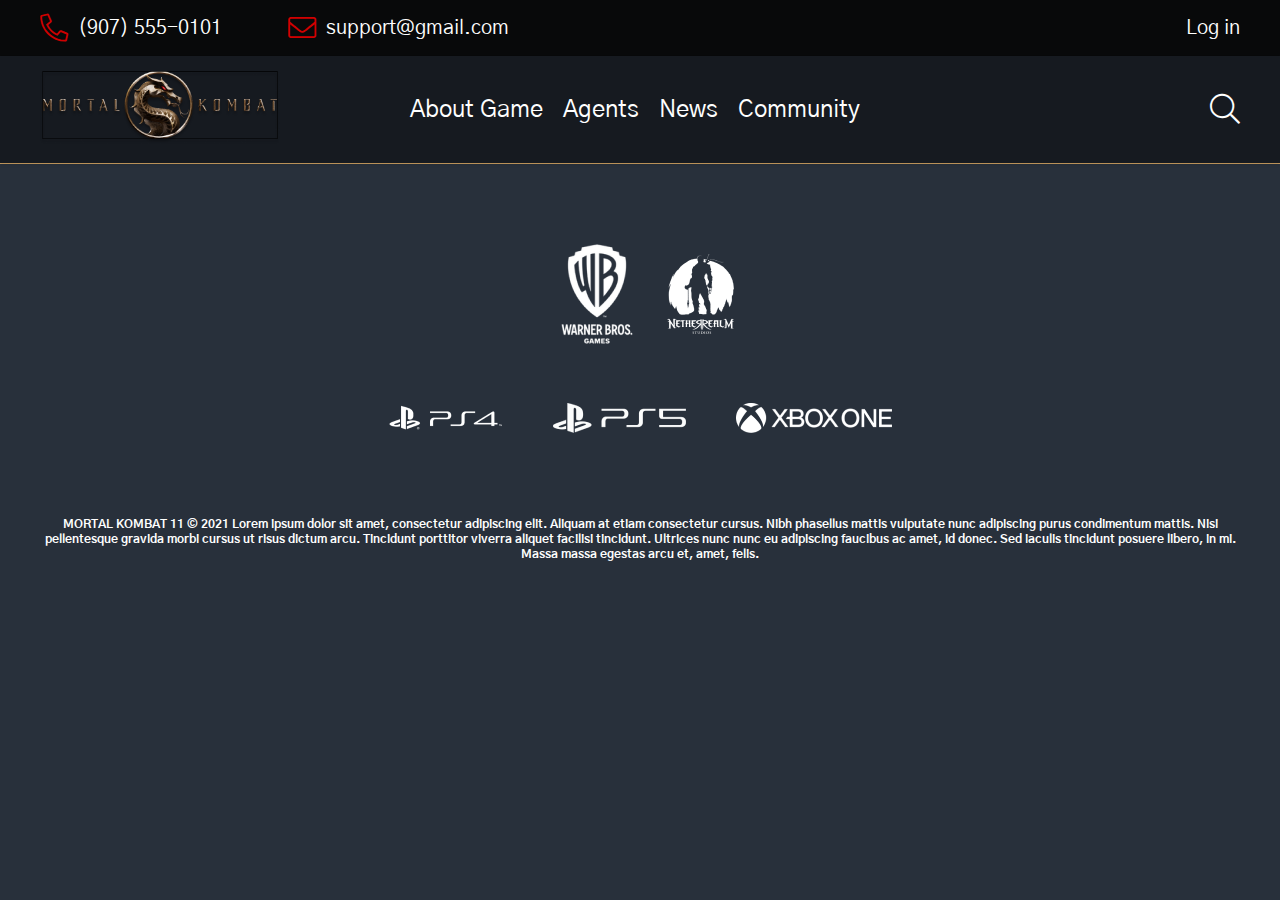
==== page2.html @ d8590b3d "first" ====
<!DOCTYPE html>
<html lang="en">

<head>
    <meta charset="UTF-8">
    <meta http-equiv="X-UA-Compatible" content="IE=edge">
    <meta name="viewport" content="width=device-width, initial-scale=1.0">
    <link rel="stylesheet" href="style/style.css">
    <link rel="stylesheet" href="style/media.css">
    <title>Document</title>
</head>

<body>

    <header>

        <div class="info">
            <div class="container info_content">
                <div class="info_left">
                    <i class="fal icon-phone-alt"></i>
                    <a class="info_left_link" href="">(907) 555-0101</a>
                    <i class="fal icon-envelope"></i>
                    <a class="info_left_link" href="">support@gmail.com</a>
                </div>
                <div class="info_right">
                    <a class="info_right_link" href="">Log in</a>
                </div>
            </div>
        </div>

        <nav class="nav">
            <div class="container nav_content">
                <a class="nav_logo" href="#"><img src="img/image 10.png" alt=""></a>
                <ul class="nav_list">
                    <li><a href="" class="nav_link">About Game</a></li>
                    <li><a href="" class="nav_link">Agents</a></li>
                    <li><a href="" class="nav_link">News</a></li>
                    <li><a href="" class="nav_link">Community</a></li>
                </ul>
                <a class="nav_search" href="#"><i class="fal icon-search"></i></a>
            </div>
        </nav>

    </header>


    <footer>
        <div class="container footer_content">
            <div class="footer_company">
                <a class="footer_company_logo" href="#"><img src="img/image 13.png" alt=""></a>
                <a class="footer_company_logo" href="#"><img src="img/image 12.png" alt=""></a>
            </div>

            <div class="footer_console">
                <a class="footer_console_logo" href="#"><img src="img/image 19.png" alt=""></a>
                <a class="footer_console_logo" href="#"><img src="img/image 18.png" alt=""></a>
                <a class="footer_console_logo" href="#"><img src="img/image 15.png" alt=""></a>
            </div>

            <p class="footer_text">MORTAL KOMBAT 11 © 2021 Lorem ipsum dolor sit amet, consectetur adipiscing elit.
                Aliquam at etiam consectetur cursus. Nibh phasellus mattis vulputate nunc adipiscing purus condimentum
                mattis. Nisi pellentesque gravida morbi cursus ut risus dictum arcu. Tincidunt porttitor viverra aliquet
                facilisi tincidunt. Ultrices nunc nunc eu adipiscing faucibus ac amet, id donec. Sed iaculis tincidunt
                posuere libero, in mi. Massa massa egestas arcu et, amet, felis.</p>
        </div>
    </footer>

</body>

</html>
---- style/style.css ----
@import url("fonts.css");

* {
    margin: 0;
    padding: 0;
}

a {
    text-decoration: none;
}

li {
    list-style: none;
}

body {
    background: #28303B;
}

:root {
    --primery-text-color: #FFFFFF;
    --primery-font: "Roboto";
    --secendery-font: "Gothic A1";
}

main{
    margin-top: -155px;
}


.container {
    max-width: 1362px;
    width: 100%;
    margin: 0 auto;
}

.info {
    padding: 12px 0;
    background: #08090A;
}

.info_content {
    display: flex;
    align-items: center;
    justify-content: space-between;
}

.info_left {
    display: flex;
    align-items: center;
}

.info_left_link {
    font-family: var(--secendery-font);
    font-style: normal;
    font-weight: 400;
    font-size: 20px;
    line-height: 25px;
    color: var(--primery-text-color);
    margin: 0 66px 0 10px;
}

.info_right_link {
    font-family: var(--secendery-font);
    font-style: normal;
    font-weight: 400;
    font-size: 20px;
    line-height: 25px;
    color: var(--primery-text-color);
}




.nav {
    position: sticky;
    top: 0;
    z-index: 1;
    padding: 15px 0;
    background: rgba(0, 0, 0, 0.45);
    box-shadow: 0px 2px 3px rgba(0, 0, 0, 0.09);
}

.nav_content {
    display: flex;
    align-items: center;
    justify-content: space-between;
}

.nav_list {
    display: flex;
    margin-left: -220px;
}

.nav_link {
    font-family: var(--secendery-font);
    font-style: normal;
    font-weight: 400;
    font-size: 24px;
    line-height: 30px;
    color: var(--primery-text-color);
    margin: 0 30px;
}




/* section */

.section {
    height: 933px;
    position: relative;
}

.section_bg {
    position: absolute;
    top: 0;
    width: 100%;
    height: 100%;
    object-fit: cover;
    object-position: center;
    z-index: -1;
}




.section_img {
    position: absolute;
    right: 7px;
    bottom: 0;
    z-index: -1;
}

.section_content {
    height: 100%;
    display: flex;
    flex-direction: column;
    align-items: flex-start;
    justify-content: center;
}


.section_content_link {
    margin-left: 175px;
    width: 200px;
    height: 50px;
    display: flex;
    align-items: center;
    justify-content: center;
    font-family: var(--secendery-font);
    font-style: normal;
    font-weight: 700;
    font-size: 20px;
    line-height: 25px;
    color: var(--primery-text-color);
    border: 3px solid var(--primery-text-color);
    transition: 0.3s;
}

.section_content_link:hover {
    background: white;
    color: black;
}


/* section2 */

.section2 {
    padding: 80px 0;
    background: radial-gradient(50% 4517.2% at 50% 47.52%, #2C3136 0%, #6D2D23 0%, #1A1F25 70.94%);
    border-top: solid 1px #C99D60;
    display: flex;
    justify-content: center;
}

.section2_title {
    text-align: center;
    font-family: var(--primery-font);
    font-style: normal;
    font-weight: 400;
    font-size: 36px;
    line-height: 42px;
    color: var(--primery-text-color);
}



/* section3 */

.section3 {
    padding: 300px 0;
    border-top: solid 1px #C99D60;
    background: rgba(36, 36, 36, 0.5);
    position: relative;
}

.section3_bg {
    position: absolute;
    top: 0;
    width: 100%;
    height: 100%;
    object-fit: cover;
    object-position: center;
    z-index: -1;
}

.section3_content {

    display: flex;
    justify-content: space-between;
    align-items: center;
}

.section3_card {
    display: flex;
    flex-direction: column;
    align-items: center;

}


.section3_card_title {
    font-family: var(--primery-font);
    font-style: normal;
    font-weight: 700;
    font-size: 24px;
    line-height: 28px;

    color: #CFAA6D;
}

.section3_card_text {
    font-family: var(--primery-font);
    font-style: normal;
    font-weight: 400;
    font-size: 20px;
    line-height: 23px;
    text-align: center;
    color: var(--primery-text-color);
}

/* section4 */

.section4 {
    position: relative;
    padding: 80px 0 100px;
    border-top: solid 1px #C99D60;
}


.section4_title {
    font-family: var(--primery-font);
    font-style: normal;
    font-weight: 700;
    font-size: 36px;
    line-height: 42px;
    text-align: center;
    color: var(--primery-text-color);
    margin-bottom: 80px;
}

.section4_block {
    display: flex;
    justify-content: space-between;
}

.section4_block_card {
    position: relative;
    height: max-content;
    width: 23%;
}

.section4_block_card img{
    width: 100%;
}

.section4_block_card:hover .section4_block_card_text{
    opacity: 1;
}

.section4_block_card:hover .section4_block_card_price{
    opacity: 0;
}

.section4_block_card_price {
    position: absolute;
    right: 0;
    bottom: 0;
    width: 86px;
    height: 44px;
    display: flex;
    justify-content: center;
    align-items: center;
    font-family: var(--secendery-font);
    font-style: normal;
    font-weight: 400;
    font-size: 20px;
    line-height: 25px;
    color: var(--primery-text-color);
    background: rgba(0, 0, 0, 0.8);
    transition: 0.3s;
}

.section4_block_card_text {
    position: absolute;
    font-family: var(--secendery-font);
    font-style: normal;
    font-weight: 400;
    font-size: 18px;
    line-height: 22px;
    text-align: center;
    color: var(--primery-text-color);
    bottom: 0;
    background: rgba(12, 14, 26, 0.8);
    padding: 20px;
    opacity: 0;
    cursor: pointer;
    transition: 0.3s;
    overflow: hidden;
}

.section4_bg1{
    position: absolute;
    bottom: 0;
    left: 0;
    z-index: -1;
    opacity: 0.1;
    overflow: hidden;
}

.section4_bg2{
    position: absolute;
    bottom: 0;
    right: 0;
    z-index: -1;
    opacity: 0.1;
    overflow: hidden;
}











/* footer */

footer {
    border-top: solid 1px #C99D60;
    padding: 80px 0 92px;
}

.footer_company {
    display: flex;
    align-items: center;
    justify-content: center;
}

.footer_company_logo {
    margin: 0 10px;
}

.footer_console {
    margin: 55px 0 80px;
    display: flex;
    align-items: center;
    justify-content: center;
}

.footer_console_logo {
    margin: 0 25px;
}

.footer_text {
    font-family: var(--secendery-font);
    font-style: normal;
    font-weight: 700;
    font-size: 12px;
    line-height: 15px;
    color: var(--primery-text-color);
    text-align: center;
}
---- style/media.css ----
@media(max-width: 1900px){
    .section4_bg1{
        top: 0;
        width: 50%;
    }
    .section4_bg2{
        top: 0;
        width: 50%;
    }
}

@media(max-width: 1450px){
    .container{
        width: 1200px;
    }

    .nav_logo{
        width: 20%;
    }

    .nav_logo img{
        width: 100%;
    }

    .nav_link{
        margin: 0 10px;
    }
}

@media(max-width: 1250px){
    .container{
        width: 1000px;
    }

    .section_content{
        padding-top: 200px;
        align-items: center;
    }

    .section_content_link{
        margin-left: 0;
    }

    .section{
        height: auto;
    }

    .section_img{
        position: static;
        width: 100%;
    }


    .section3{
        padding: 150px 0;
    }

    .section3_card_title{
        font-size: 17px;
    }

    .section3_card_text{
        font-size: 14px;
    }
}

@media(max-width: 1050px){
    .container{
        width: 800px;
    }

    .nav_list{
        margin-left: 0;
    }



    .section2_title{
        font-size: 30px;
    }



    .section4_block{
        flex-wrap: wrap;
        justify-content: space-around;
    }

    .section4_block_card{
        width: 40%;
        margin-bottom: 20px;
    }
}

@media(max-width: 850px){
    .container{
        width: 600px;
    }

    .nav_content{
        flex-wrap: wrap;
        justify-content: center;
    }

    .nav_logo{
        width: 40%;
    }


    .section2_title{
        font-size: 20px;
    }

    
    .section3{
        padding: 50px 0;
    }

    .section3_content{
        flex-direction: column;
    }

    .section3_card{
        margin-top: 20px;
        width: 60%;
    }
}


@media(max-width: 650px){
    .container{
        width: 400px;
    }


    .info_left{
        flex-direction: column;
        
    }

    .info_left_link{
        font-size: 15px;
        margin: 0;
    }


    .nav_link{
        font-size: 15px;
    }

    .section_content{
        width: 100%;
    }


    .section_content_img{
        width: 100%;
    }


    .section2_title{
        font-size: 15px;
    }

    .section3_card{
        width: 100%;
    }


    .section4_block_card{
        width: 80%;
    }


    .footer_console{
        flex-wrap: wrap;
    }

    .footer_console_logo{
        margin-top: 15px;
    }


    
}


@media(max-width: 450px){
    .container{
        width: 300px;
    }
    
    .nav_link{
        margin: 0 5px;
        font-size: 13px;
    }


    .section2{
        padding: 35px 0;
    }


    .section4{
        padding: 35px 0;
    }

    footer{
        padding: 35px 0;
    }
}
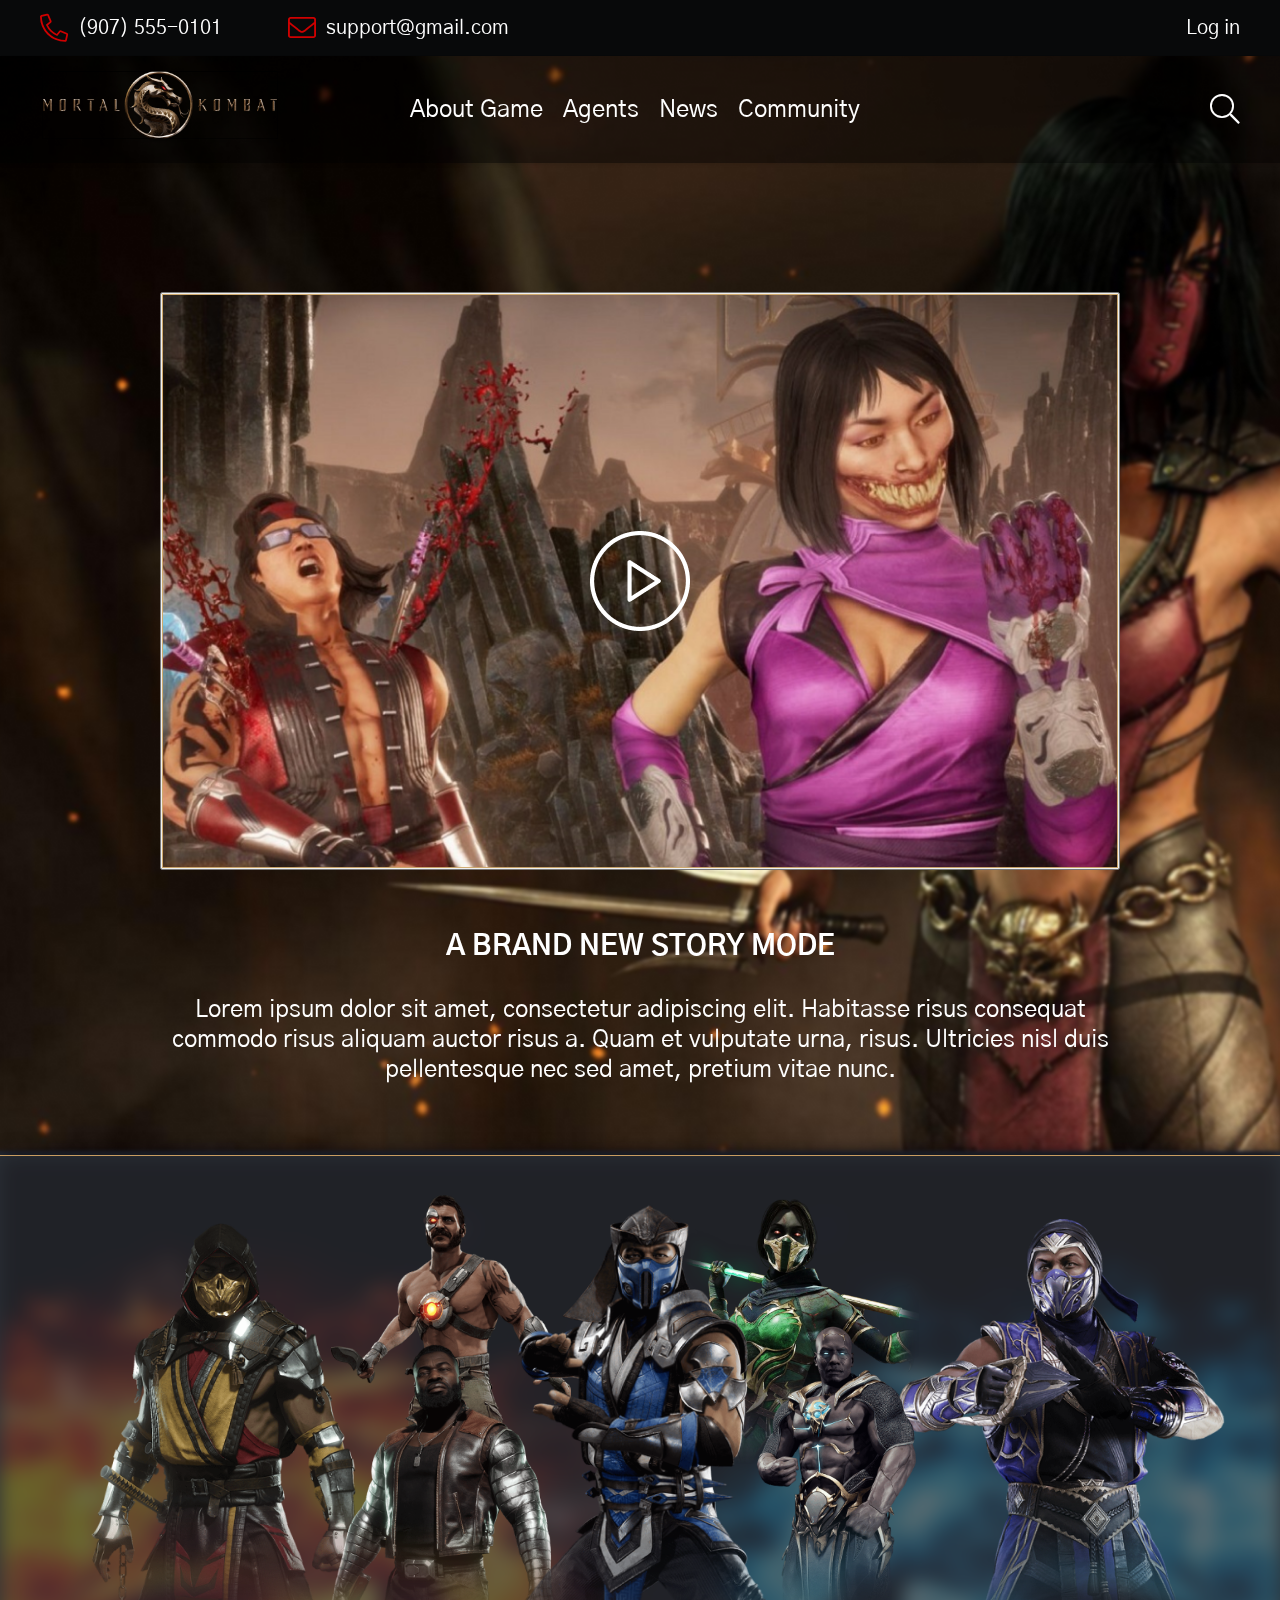
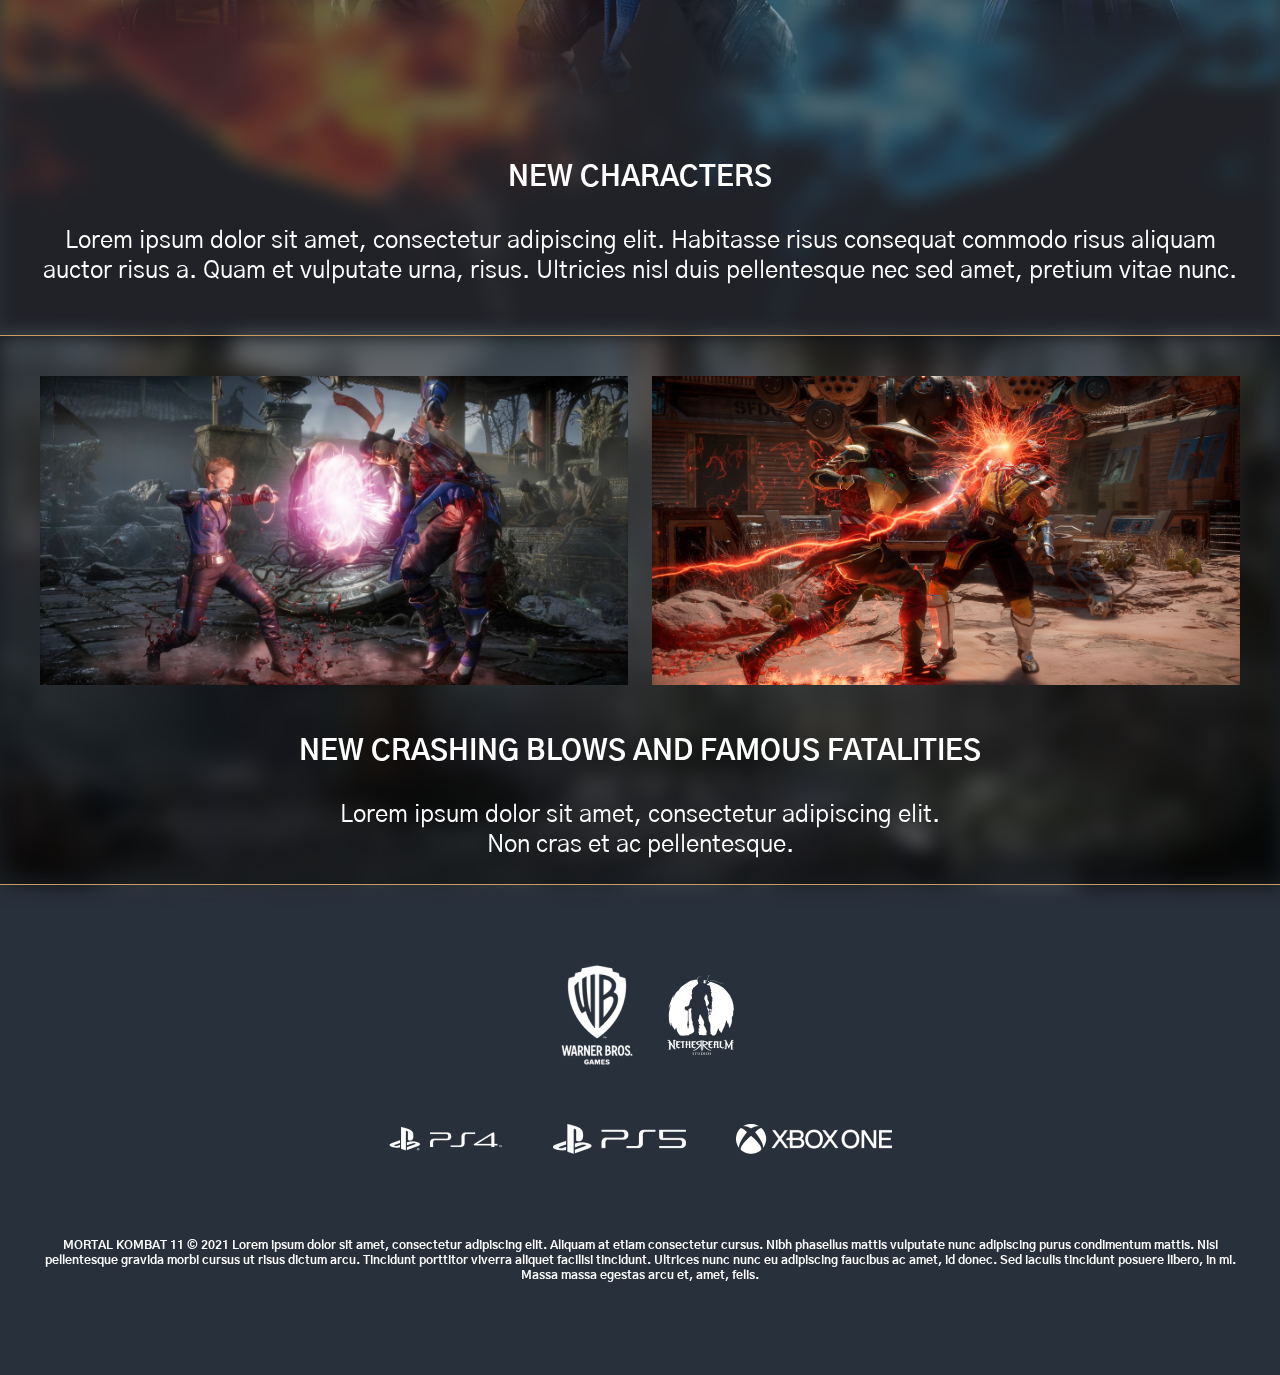
==== commit 4f6dbd42: "second" ====
--- a/page2.html
+++ b/page2.html
@@ -28,20 +28,80 @@
             </div>
         </div>
 
-        <nav class="nav">
-            <div class="container nav_content">
-                <a class="nav_logo" href="#"><img src="img/image 10.png" alt=""></a>
-                <ul class="nav_list">
-                    <li><a href="" class="nav_link">About Game</a></li>
-                    <li><a href="" class="nav_link">Agents</a></li>
-                    <li><a href="" class="nav_link">News</a></li>
-                    <li><a href="" class="nav_link">Community</a></li>
-                </ul>
-                <a class="nav_search" href="#"><i class="fal icon-search"></i></a>
-            </div>
-        </nav>
+
 
     </header>
+
+    <nav class="nav">
+        <div class="container nav_content">
+            <a class="nav_logo" href="#"><img src="img/image 10.png" alt=""></a>
+            <ul class="nav_list">
+                <li><a href="" class="nav_link">About Game</a></li>
+                <li><a href="" class="nav_link">Agents</a></li>
+                <li><a href="" class="nav_link">News</a></li>
+                <li><a href="" class="nav_link">Community</a></li>
+            </ul>
+            <a class="nav_search" href="#"><i class="fal icon-search"></i></a>
+        </div>
+    </nav>
+
+    <main>
+
+        <section class="section5">
+            <img class="section5_bg" src="img/Rectangle 30.png" alt="">
+            <div class="container section5_content">
+                <button onclick="myFunction()" class="section5_video">
+                    <img class="section5_video_img" src="img/Rectangle 31.png" alt="">
+                    <img class="section5_video_play" src="img/Group.png" alt="">
+                    <iframe id="ds" class="section5_video_you" src="https://www.youtube.com/embed/dQw4w9WgXcQ"
+                        title="YouTube video player" frameborder="0"
+                        allow="accelerometer; autoplay; clipboard-write; encrypted-media; gyroscope; picture-in-picture"
+                        allowfullscreen></iframe>
+                </button>
+
+                <h1 class="section5_title">A BRAND NEW STORY MODE</h1>
+                <p class="section5_text">Lorem ipsum dolor sit amet, consectetur adipiscing elit. Habitasse risus
+                    consequat commodo risus aliquam auctor risus a. Quam et vulputate urna, risus. Ultricies nisl duis
+                    pellentesque nec sed amet, pretium vitae nunc.</p>
+            </div>
+        </section>
+
+        <section class="section6">
+            <img class="section6_bg" src="img/Rectangle 32.png" alt="">
+            <div class="container section6_content">
+                <div class="section6_block">
+                    <p class="section6_block_pers"><img src="img/image 29.png" alt=""></p>
+                    <p class="section6_block_pers"><img src="img/image 36.png" alt=""></p>
+                    <p class="section6_block_pers"><img src="img/image 34.png" alt=""></p>
+                    <p class="section6_block_pers"><img src="img/image 33.png" alt=""></p>
+                    <p class="section6_block_pers"><img src="img/image 30.png" alt=""></p>
+                    <p class="section6_block_pers"><img src="img/image 35.png" alt=""></p>
+                    <p class="section6_block_pers"><img src="img/image 32.png" alt=""></p>
+                </div>
+
+                <h2 class="section6_title">NEW CHARACTERS</h2>
+                <p class="section6_text">Lorem ipsum dolor sit amet, consectetur adipiscing elit. Habitasse risus
+                    consequat commodo risus
+                    aliquam auctor risus a. Quam et vulputate urna, risus. Ultricies nisl duis pellentesque nec sed
+                    amet, pretium vitae nunc.</p>
+            </div>
+        </section>
+
+        <section class="section7">
+            <img class="section7_bg" src="img/Rectangle 33.png" alt="">
+            <div class="container section7_content">
+                <div class="section7_imgs">
+                    <img src="img/Rectangle 35.png" alt="">
+                    <img src="img/Rectangle 36.png" alt="">
+                </div>
+
+                <h3 class="section7_title">NEW CRASHING BLOWS AND FAMOUS FATALITIES</h3>
+                <p class="section7_text">Lorem ipsum dolor sit amet, consectetur adipiscing elit. Non cras et ac
+                    pellentesque.</p>
+            </div>
+        </section>
+
+    </main>
 
 
     <footer>
@@ -65,6 +125,15 @@
         </div>
     </footer>
 
+    <script>
+        function myFunction(){
+            var element =
+            document.getElementById("ds");
+            element.classList.add("lol");
+        }
+            
+    </script>
+
 </body>
 
 </html>--- a/style/style.css
+++ b/style/style.css
@@ -23,7 +23,7 @@
     --secendery-font: "Gothic A1";
 }
 
-main{
+main {
     margin-top: -155px;
 }
 
@@ -75,7 +75,7 @@
 .nav {
     position: sticky;
     top: 0;
-    z-index: 1;
+    z-index: 10;
     padding: 15px 0;
     background: rgba(0, 0, 0, 0.45);
     box-shadow: 0px 2px 3px rgba(0, 0, 0, 0.09);
@@ -108,7 +108,7 @@
 /* section */
 
 .section {
-    height: 933px;
+    padding: 336px 0 356px;
     position: relative;
 }
 
@@ -271,15 +271,15 @@
     width: 23%;
 }
 
-.section4_block_card img{
-    width: 100%;
-}
-
-.section4_block_card:hover .section4_block_card_text{
+.section4_block_card img {
+    width: 100%;
+}
+
+.section4_block_card:hover .section4_block_card_text {
     opacity: 1;
 }
 
-.section4_block_card:hover .section4_block_card_price{
+.section4_block_card:hover .section4_block_card_price {
     opacity: 0;
 }
 
@@ -320,7 +320,7 @@
     overflow: hidden;
 }
 
-.section4_bg1{
+.section4_bg1 {
     position: absolute;
     bottom: 0;
     left: 0;
@@ -329,7 +329,7 @@
     overflow: hidden;
 }
 
-.section4_bg2{
+.section4_bg2 {
     position: absolute;
     bottom: 0;
     right: 0;
@@ -341,9 +341,310 @@
 
 
 
-
-
-
+/* section5 */
+
+.section5 {
+    padding: 284px 0 70px;
+    position: relative;
+}
+
+.section5_bg {
+    position: absolute;
+    top: 0;
+    width: 100%;
+    height: 100%;
+    object-fit: cover;
+    object-position: center;
+    z-index: -1;
+}
+
+.section5_content {
+    display: flex;
+    flex-direction: column;
+    align-items: center;
+}
+
+.section5_video {
+    width: 80%;
+    height: max-content;
+    position: relative;
+    display: flex;
+    align-items: center;
+    justify-content: center;
+}
+
+.section5_video_img {
+    width: 100%;
+}
+
+.section5_video_you{
+    width: 100%;
+    height: 100%;
+    position: absolute;
+    opacity: 1;
+    z-index: -1;
+}
+
+.section5_video_you.lol{
+    opacity: 1;
+    z-index: 0;
+}
+
+
+
+.section5_video_play {
+    position: absolute;
+}
+
+.section5_title {
+    margin: 60px 0 30px;
+    font-family: var(--secendery-font);
+    font-style: normal;
+    font-weight: 700;
+    font-size: 28px;
+    line-height: 35px;
+    color: var(--primery-text-color);
+}
+
+.section5_text {
+    width: 80%;
+    font-family: var(--secendery-font);
+    font-style: normal;
+    font-weight: 400;
+    font-size: 24px;
+    line-height: 30px;
+    text-align: center;
+    color: var(--primery-text-color);
+}
+
+
+
+/* section6 */
+
+.section6 {
+    border-top: solid 1px #C99D60;
+    background: rgba(44, 49, 54, 0.7);
+    height: 779px;
+    position: relative;
+}
+
+.section6_bg {
+    position: absolute;
+    top: 0;
+    width: 100%;
+    height: 100%;
+    object-fit: cover;
+    object-position: center;
+    filter: blur(10px);
+    z-index: -1;
+}
+
+.section6_block {
+    position: relative;
+}
+
+.section6_block_pers img {
+    width: 100%;
+}
+
+.section6_block_pers:nth-child(1) {
+    position: absolute;
+    width: 30%;
+    top: 63px;
+    z-index: 0;
+    transition: 0.3s;
+}
+
+.section6_block_pers:nth-child(1):hover {
+    width: 35%;
+    top: 23px;
+    left: -20px;
+    z-index: 6;
+}
+
+.section6_block_pers:nth-child(2) {
+    position: absolute;
+    width: 20%;
+    top: 39px;
+    left: 291px;
+    z-index: 1;
+    transition: 0.3s;
+
+}
+
+.section6_block_pers:nth-child(2):hover {
+    width: 25%;
+    top: 23px;
+    left: 271px;
+    z-index: 6;
+}
+
+.section6_block_pers:nth-child(3) {
+    position: absolute;
+    width: 20%;
+    top: 188px;
+    left: 291px;
+    z-index: 2;
+    transition: 0.3s;
+
+}
+
+.section6_block_pers:nth-child(3):hover {
+    width: 25%;
+    top: 188px;
+    left: 271px;
+    z-index: 6;
+}
+
+.section6_block_pers:nth-child(4) {
+    position: absolute;
+    width: 35%;
+    top: 43px;
+    left: 444px;
+    z-index: 3;
+    transition: 0.3s;
+
+}
+
+.section6_block_pers:nth-child(4):hover {
+    width: 40%;
+    top: 23px;
+    left: 414px;
+    z-index: 6;
+}
+
+.section6_block_pers:nth-child(5) {
+    position: absolute;
+    width: 20%;
+    top: 39px;
+    right: 321px;
+    z-index: 1;
+    transition: 0.3s;
+}
+
+.section6_block_pers:nth-child(5):hover {
+    width: 25%;
+    top: 23px;
+    right: 301px;
+    z-index: 6;
+}
+
+.section6_block_pers:nth-child(6) {
+    position: absolute;
+    width: 20%;
+    top: 168px;
+    right: 291px;
+    z-index: 2;
+    transition: 0.3s;
+}
+
+.section6_block_pers:nth-child(6):hover {
+    width: 25%;
+    top: 188px;
+    right: 271px;
+    z-index: 6;
+}
+
+.section6_block_pers:nth-child(7) {
+    position: absolute;
+    width: 30%;
+    top: 63px;
+    right: 0;
+    z-index: 0;
+    transition: 0.3s;
+}
+
+.section6_block_pers:nth-child(7):hover {
+    width: 35%;
+    top: 23px;
+    right: -20px;
+    z-index: 6;
+}
+
+
+.section6_title {
+    padding: 605px 0 30px;
+    font-family: var(--secendery-font);
+    font-style: normal;
+    font-weight: 700;
+    font-size: 28px;
+    line-height: 35px;
+    text-align: center;
+    color: var(--primery-text-color);
+}
+
+.section6_text {
+    font-family: var(--secendery-font);
+    font-style: normal;
+    font-weight: 400;
+    font-size: 24px;
+    line-height: 30px;
+    text-align: center;
+    color: var(--primery-text-color);
+
+}
+
+
+
+
+
+
+/* section7 */
+
+.section7 {
+    border-top: solid 1px #C99D60;
+    padding: 40px 0 24px;
+    position: relative;
+    background: rgba(8, 9, 10, 0.5);
+}
+
+.section7_bg {
+    position: absolute;
+    top: 0;
+    width: 100%;
+    height: 100%;
+    object-fit: cover;
+    object-position: center;
+    filter: blur(10px);
+    z-index: -1;
+}
+
+.section7_content {
+    display: flex;
+    flex-direction: column;
+    align-items: center;
+}
+
+.section7_imgs {
+    display: flex;
+    justify-content: space-between;
+}
+
+.section7_imgs img {
+    width: 49%;
+}
+
+.section7_title {
+    margin: 50px 0 30px;
+    font-family: var(--secendery-font);
+    font-style: normal;
+    font-weight: 700;
+    font-size: 28px;
+    line-height: 35px;
+    text-align: center;
+    color: var(--primery-text-color);
+}
+
+.section7_text {
+    width: 50%;
+    font-family: var(--secendery-font);
+    font-style: normal;
+    font-weight: 400;
+    font-size: 24px;
+    line-height: 30px;
+    text-align: center;
+    color: var(--primery-text-color);
+}
 
 
 
--- a/style/media.css
+++ b/style/media.css
@@ -25,6 +25,24 @@
     .nav_link{
         margin: 0 10px;
     }
+
+
+    .section6_block_pers:nth-child(4) {
+        position: absolute;
+        width: 35%;
+        top: 43px;
+        left: 400px;
+        z-index: 3;
+        transition: 0.3s;
+    
+    }
+    
+    .section6_block_pers:nth-child(4):hover {
+        width: 40%;
+        top: 23px;
+        left: 380px;
+        z-index: 6;
+    }
 }
 
 @media(max-width: 1250px){
@@ -42,7 +60,7 @@
     }
 
     .section{
-        height: auto;
+        padding: 0;
     }
 
     .section_img{
@@ -62,6 +80,98 @@
     .section3_card_text{
         font-size: 14px;
     }
+
+
+
+
+
+    .section6_block_pers:nth-child(2) {
+        position: absolute;
+        width: 20%;
+        top: 39px;
+        left: 200px;
+        z-index: 1;
+        transition: 0.3s;
+    
+    }
+    
+    .section6_block_pers:nth-child(2):hover {
+        width: 25%;
+        top: 23px;
+        left: 180px;
+        z-index: 6;
+    }
+    
+    .section6_block_pers:nth-child(3) {
+        position: absolute;
+        width: 20%;
+        top: 188px;
+        left: 200px;
+        z-index: 2;
+        transition: 0.3s;
+    
+    }
+    
+    .section6_block_pers:nth-child(3):hover {
+        width: 25%;
+        top: 188px;
+        left: 180px;
+        z-index: 6;
+    }
+    
+    .section6_block_pers:nth-child(4) {
+        position: absolute;
+        width: 35%;
+        top: 43px;
+        left: 335px;
+        z-index: 3;
+        transition: 0.3s;
+    
+    }
+    
+    .section6_block_pers:nth-child(4):hover {
+        width: 40%;
+        top: 23px;
+        left: 305px;
+        z-index: 6;
+    }
+    
+    .section6_block_pers:nth-child(5) {
+        position: absolute;
+        width: 20%;
+        top: 39px;
+        right: 200px;
+        z-index: 1;
+        transition: 0.3s;
+    }
+    
+    .section6_block_pers:nth-child(5):hover {
+        width: 25%;
+        top: 23px;
+        right: 180px;
+        z-index: 6;
+    }
+    
+    .section6_block_pers:nth-child(6) {
+        position: absolute;
+        width: 20%;
+        top: 168px;
+        right: 200px;
+        z-index: 2;
+        transition: 0.3s;
+    }
+    
+    .section6_block_pers:nth-child(6):hover {
+        width: 25%;
+        top: 188px;
+        right: 180px;
+        z-index: 6;
+    }
+
+
+    .section6_title{
+        padding: 520px 0 30px;
+    }
 }
 
 @media(max-width: 1050px){
@@ -90,6 +200,114 @@
         width: 40%;
         margin-bottom: 20px;
     }
+
+
+
+    .section6_title{
+        padding: 490px 0 30px;
+    }
+
+    .section5_text{
+        width: 100%;
+    }
+
+
+    .section7_text{
+        width: 100%;
+    }
+
+
+    .section6_block_pers:nth-child(2) {
+        position: absolute;
+        width: 20%;
+        top: 39px;
+        left: 160px;
+        z-index: 1;
+        transition: 0.3s;
+    
+    }
+    
+    .section6_block_pers:nth-child(2):hover {
+        width: 25%;
+        top: 23px;
+        left: 140px;
+        z-index: 6;
+    }
+    
+    .section6_block_pers:nth-child(3) {
+        position: absolute;
+        width: 20%;
+        top: 188px;
+        left: 160px;
+        z-index: 2;
+        transition: 0.3s;
+    
+    }
+    
+    .section6_block_pers:nth-child(3):hover {
+        width: 25%;
+        top: 188px;
+        left: 140px;
+        z-index: 6;
+    }
+    
+    .section6_block_pers:nth-child(4) {
+        position: absolute;
+        width: 35%;
+        top: 43px;
+        left: 265px;
+        z-index: 3;
+        transition: 0.3s;
+    
+    }
+    
+    .section6_block_pers:nth-child(4):hover {
+        width: 40%;
+        top: 23px;
+        left: 245px;
+        z-index: 6;
+    }
+    
+    .section6_block_pers:nth-child(5) {
+        position: absolute;
+        width: 20%;
+        top: 39px;
+        right: 160px;
+        z-index: 1;
+        transition: 0.3s;
+    }
+    
+    .section6_block_pers:nth-child(5):hover {
+        width: 25%;
+        top: 23px;
+        right: 140px;
+        z-index: 6;
+    }
+    
+    .section6_block_pers:nth-child(6) {
+        position: absolute;
+        width: 20%;
+        top: 168px;
+        right: 160px;
+        z-index: 2;
+        transition: 0.3s;
+    }
+    
+    .section6_block_pers:nth-child(6):hover {
+        width: 25%;
+        top: 188px;
+        right: 140px;
+        z-index: 6;
+    }
+
+
+    .section6{
+        height: 630px;
+    }
+
+    .section6_title{
+        padding: 410px 0 30px;
+    }
 }
 
 @media(max-width: 850px){
@@ -124,6 +342,120 @@
         margin-top: 20px;
         width: 60%;
     }
+
+
+
+
+    .section7_imgs{
+        flex-wrap: wrap;
+        justify-content: center;
+    }
+
+    .section7_imgs img{
+        width: 80%;
+        margin-bottom: 30px;
+    }
+
+
+    .section5_text{
+        font-size: 15px;
+    }
+
+    .section6_text{
+        font-size: 15px;
+    }
+
+    .section7_text{
+        font-size: 15px;
+    }
+
+
+
+
+
+    .section6_block_pers:nth-child(2) {
+        position: absolute;
+        width: 20%;
+        top: 39px;
+        left: 140px;
+        z-index: 1;
+        transition: 0.3s;
+    
+    }
+    
+    .section6_block_pers:nth-child(2):hover {
+        width: 25%;
+        top: 23px;
+        left: 120px;
+        z-index: 6;
+    }
+    
+    .section6_block_pers:nth-child(3) {
+        position: absolute;
+        width: 20%;
+        top: 188px;
+        left: 140px;
+        z-index: 2;
+        transition: 0.3s;
+    
+    }
+    
+    .section6_block_pers:nth-child(3):hover {
+        width: 25%;
+        top: 188px;
+        left: 120px;
+        z-index: 6;
+    }
+    
+    .section6_block_pers:nth-child(4) {
+        position: absolute;
+        width: 35%;
+        top: 43px;
+        left: 200px;
+        z-index: 3;
+        transition: 0.3s;
+    
+    }
+    
+    .section6_block_pers:nth-child(4):hover {
+        width: 40%;
+        top: 23px;
+        left: 185px;
+        z-index: 6;
+    }
+    
+    .section6_block_pers:nth-child(5) {
+        position: absolute;
+        width: 20%;
+        top: 39px;
+        right: 140px;
+        z-index: 1;
+        transition: 0.3s;
+    }
+    
+    .section6_block_pers:nth-child(5):hover {
+        width: 25%;
+        top: 23px;
+        right: 120px;
+        z-index: 6;
+    }
+    
+    .section6_block_pers:nth-child(6) {
+        position: absolute;
+        width: 20%;
+        top: 168px;
+        right: 140px;
+        z-index: 2;
+        transition: 0.3s;
+    }
+    
+    .section6_block_pers:nth-child(6):hover {
+        width: 25%;
+        top: 188px;
+        right: 120px;
+        z-index: 6;
+    }
+    
 }
 
 
@@ -181,6 +513,95 @@
     }
 
 
+
+    .section6_block_pers:nth-child(2) {
+        position: absolute;
+        width: 20%;
+        top: 39px;
+        left: 90px;
+        z-index: 1;
+        transition: 0.3s;
+    
+    }
+    
+    .section6_block_pers:nth-child(2):hover {
+        width: 25%;
+        top: 23px;
+        left: 80px;
+        z-index: 6;
+    }
+    
+    .section6_block_pers:nth-child(3) {
+        position: absolute;
+        width: 20%;
+        top: 160px;
+        left: 90px;
+        z-index: 2;
+        transition: 0.3s;
+    
+    }
+    
+    .section6_block_pers:nth-child(3):hover {
+        width: 25%;
+        top: 160px;
+        left: 80px;
+        z-index: 6;
+    }
+    
+    .section6_block_pers:nth-child(4) {
+        position: absolute;
+        width: 35%;
+        top: 43px;
+        left: 135px;
+        z-index: 3;
+        transition: 0.3s;
+    
+    }
+    
+    .section6_block_pers:nth-child(4):hover {
+        width: 40%;
+        top: 23px;
+        left: 105px;
+        z-index: 6;
+    }
+    
+    .section6_block_pers:nth-child(5) {
+        position: absolute;
+        width: 20%;
+        top: 39px;
+        right: 90px;
+        z-index: 1;
+        transition: 0.3s;
+    }
+    
+    .section6_block_pers:nth-child(5):hover {
+        width: 25%;
+        top: 23px;
+        right: 80px;
+        z-index: 6;
+    }
+    
+    .section6_block_pers:nth-child(6) {
+        position: absolute;
+        width: 20%;
+        top: 168px;
+        right: 90px;
+        z-index: 2;
+        transition: 0.3s;
+    }
+    
+    .section6_block_pers:nth-child(6):hover {
+        width: 25%;
+        top: 188px;
+        right: 80px;
+        z-index: 6;
+    }
+
+
+    .section6_title{
+        padding: 340px 0 30px;
+    }
+
     
 }
 
@@ -208,4 +629,98 @@
     footer{
         padding: 35px 0;
     }
+
+
+
+    .section6_block_pers:nth-child(2) {
+        position: absolute;
+        width: 20%;
+        top: 39px;
+        left: 70px;
+        z-index: 1;
+        transition: 0.3s;
+    
+    }
+    
+    .section6_block_pers:nth-child(2):hover {
+        width: 25%;
+        top: 23px;
+        left: 60px;
+        z-index: 6;
+    }
+    
+    .section6_block_pers:nth-child(3) {
+        position: absolute;
+        width: 20%;
+        top: 160px;
+        left: 70px;
+        z-index: 2;
+        transition: 0.3s;
+    
+    }
+    
+    .section6_block_pers:nth-child(3):hover {
+        width: 25%;
+        top: 160px;
+        left: 60px;
+        z-index: 6;
+    }
+    
+    .section6_block_pers:nth-child(4) {
+        position: absolute;
+        width: 35%;
+        top: 70px;
+        left: 100px;
+        z-index: 3;
+        transition: 0.3s;
+    
+    }
+    
+    .section6_block_pers:nth-child(4):hover {
+        width: 40%;
+        top: 60px;
+        left: 90px;
+        z-index: 6;
+    }
+    
+    .section6_block_pers:nth-child(5) {
+        position: absolute;
+        width: 20%;
+        top: 39px;
+        right: 70px;
+        z-index: 1;
+        transition: 0.3s;
+    }
+    
+    .section6_block_pers:nth-child(5):hover {
+        width: 25%;
+        top: 23px;
+        right: 60px;
+        z-index: 6;
+    }
+    
+    .section6_block_pers:nth-child(6) {
+        position: absolute;
+        width: 20%;
+        top: 168px;
+        right: 70px;
+        z-index: 2;
+        transition: 0.3s;
+    }
+    
+    .section6_block_pers:nth-child(6):hover {
+        width: 25%;
+        top: 188px;
+        right: 60px;
+        z-index: 6;
+    }
+
+
+    .section6_title{
+        padding: 340px 0 20px;
+    }
+
+    .section6{
+        height: 580px;
+    }
 }